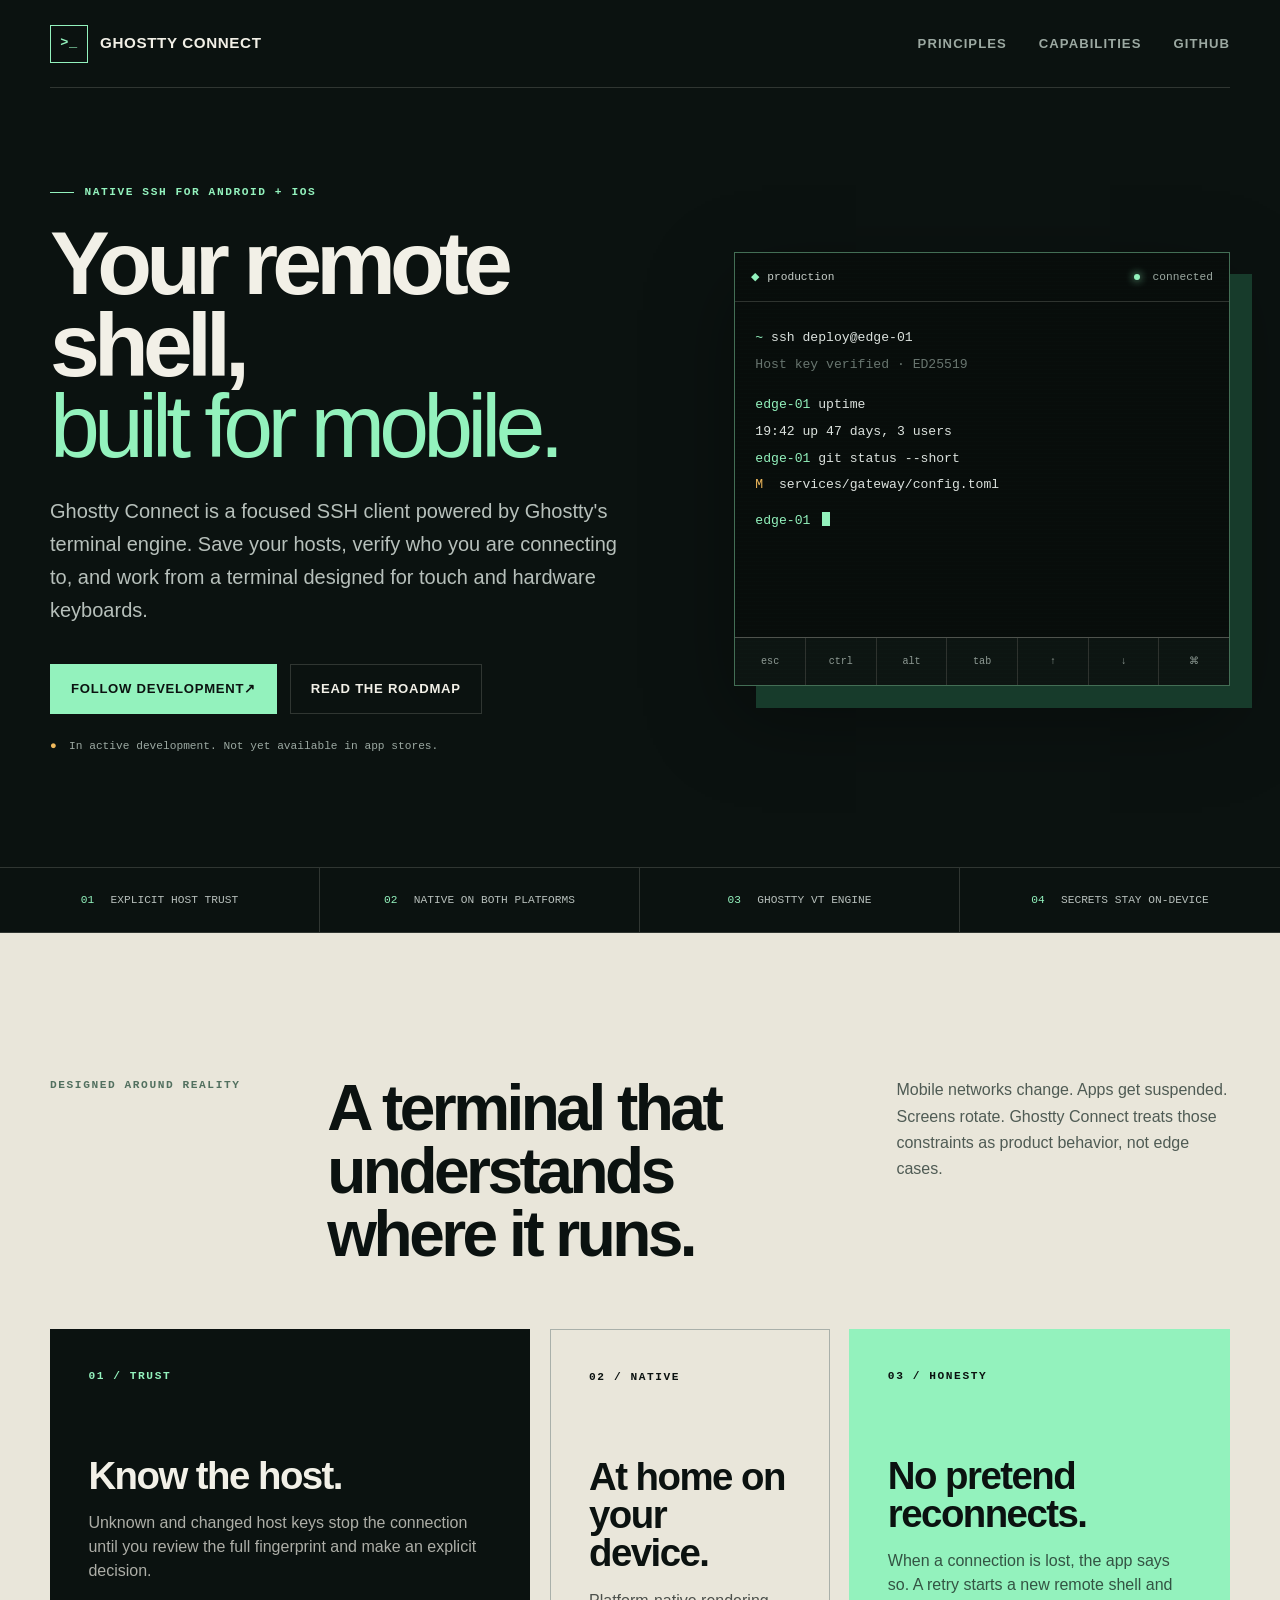
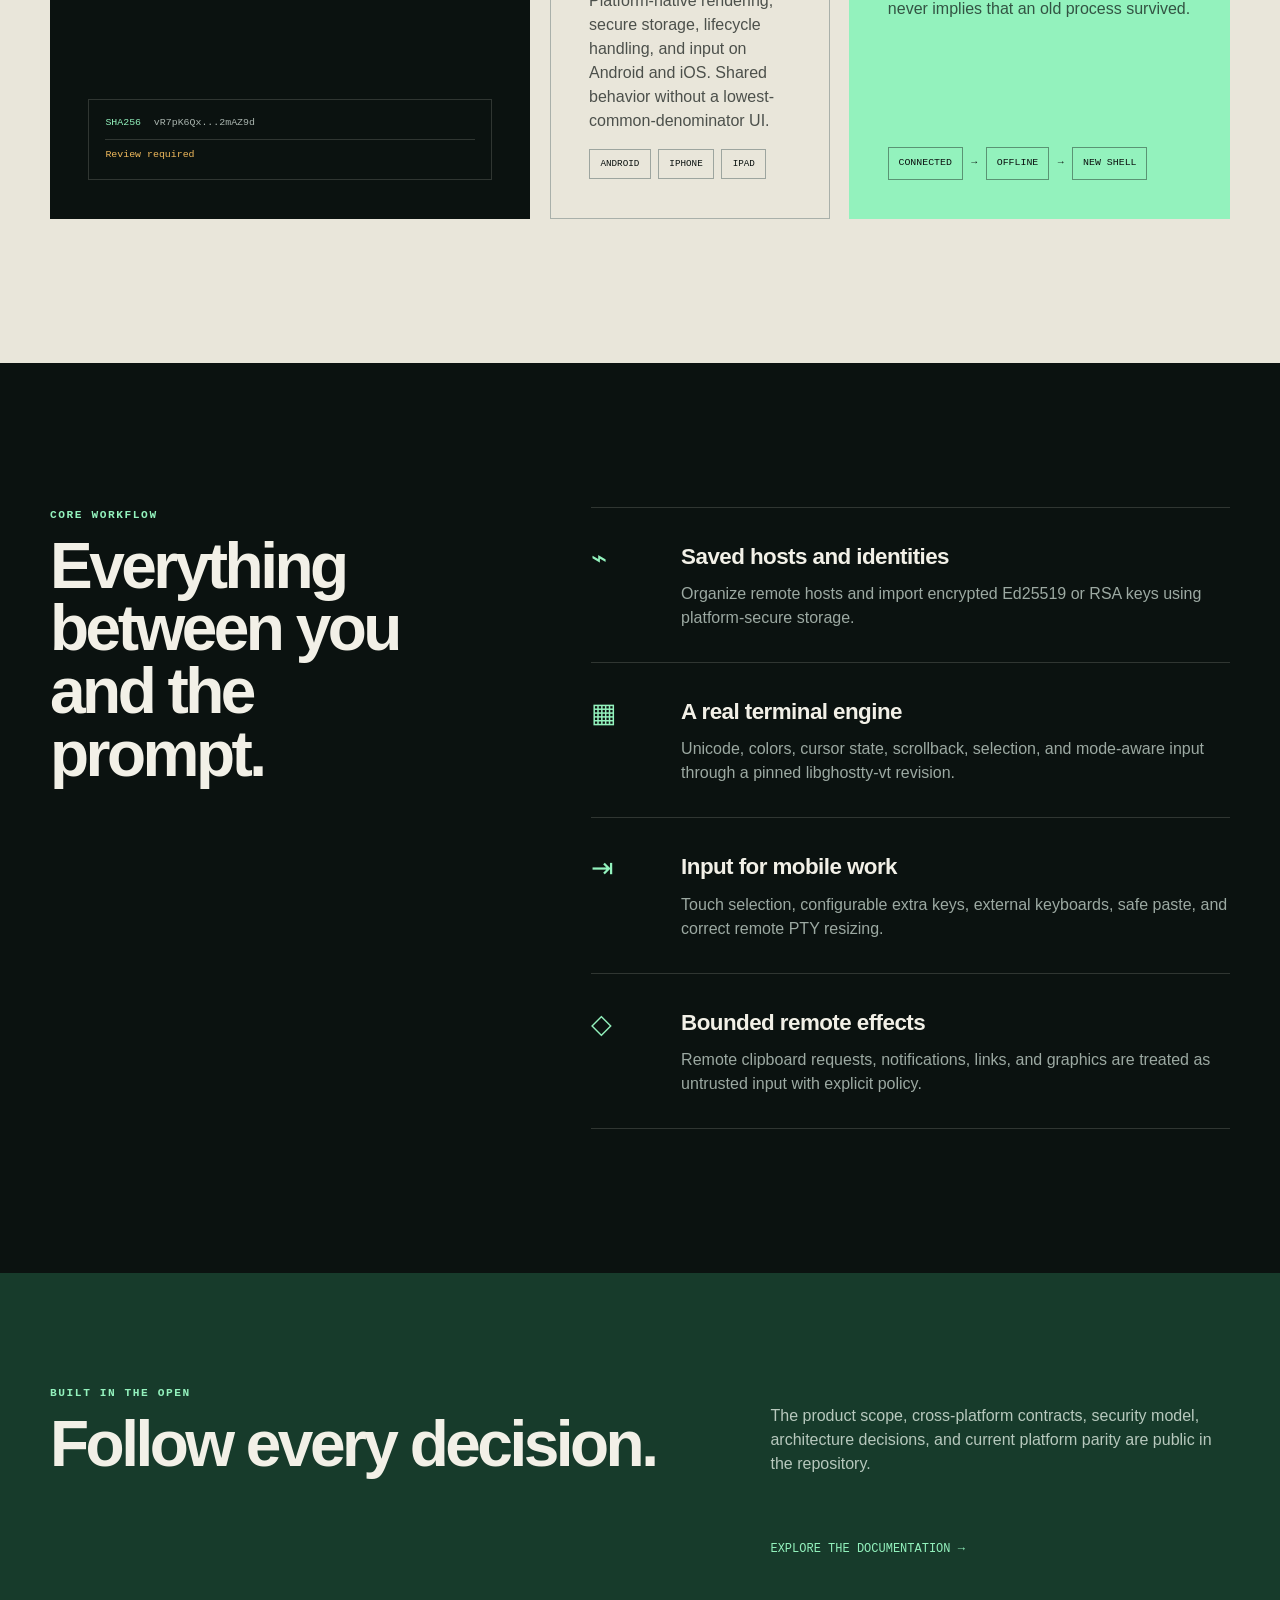
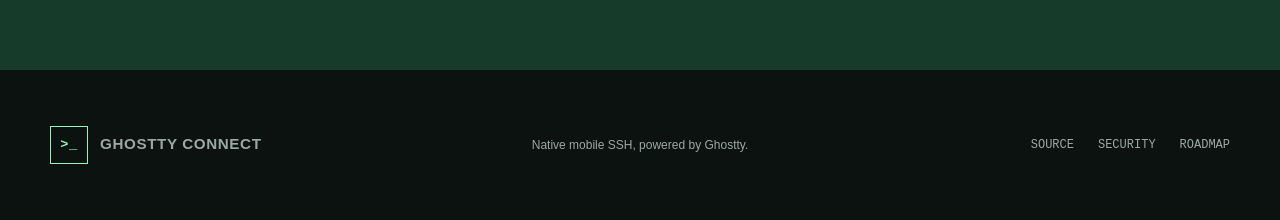
==== site/index.html @ 633a1bc8 "Add Ghostty Connect product website" ====
<!DOCTYPE html>
<html lang="en">
<head>
  <meta charset="utf-8">
  <meta name="viewport" content="width=device-width, initial-scale=1">
  <meta name="theme-color" content="#0b1210">
  <meta name="description" content="Ghostty Connect is a focused native SSH client for Android and iOS, powered by Ghostty's terminal engine.">
  <meta property="og:title" content="Ghostty Connect">
  <meta property="og:description" content="Your remote shell, built for the device in your hand.">
  <meta property="og:type" content="website">
  <meta property="og:url" content="https://founder.fail/">
  <link rel="canonical" href="https://founder.fail/">
  <link rel="icon" href="favicon.svg" type="image/svg+xml">
  <link rel="stylesheet" href="styles.css">
  <title>Ghostty Connect | Native mobile SSH</title>
</head>
<body>
  <a class="skip-link" href="#main">Skip to content</a>

  <header class="site-header">
    <a class="brand" href="/" aria-label="Ghostty Connect home">
      <span class="brand-mark" aria-hidden="true">&gt;_</span>
      <span>Ghostty Connect</span>
    </a>
    <nav aria-label="Primary navigation">
      <a href="#principles">Principles</a>
      <a href="#capabilities">Capabilities</a>
      <a href="https://github.com/trevorrjohn/ghostty-mobile">GitHub</a>
    </nav>
  </header>

  <main id="main">
    <section class="hero">
      <div class="hero-copy">
        <div class="eyebrow"><span></span> Native SSH for Android + iOS</div>
        <h1>Your remote shell,<br><em>built for mobile.</em></h1>
        <p class="lede">Ghostty Connect is a focused SSH client powered by Ghostty's terminal engine. Save your hosts, verify who you are connecting to, and work from a terminal designed for touch and hardware keyboards.</p>
        <div class="hero-actions">
          <a class="button button-primary" href="https://github.com/trevorrjohn/ghostty-mobile">Follow development <span aria-hidden="true">↗</span></a>
          <a class="button button-secondary" href="https://github.com/trevorrjohn/ghostty-mobile/blob/main/docs/ROADMAP.md">Read the roadmap</a>
        </div>
        <p class="availability"><span>●</span> In active development. Not yet available in app stores.</p>
      </div>

      <div class="terminal-frame" role="img" aria-label="Stylized Ghostty Connect terminal preview">
        <div class="terminal-topbar">
          <span class="terminal-host">production</span>
          <span class="terminal-status"><i></i> connected</span>
        </div>
        <div class="terminal-body" aria-hidden="true">
          <p><span class="prompt">~</span> ssh deploy@edge-01</p>
          <p class="muted">Host key verified · ED25519</p>
          <p class="spacer"></p>
          <p><span class="prompt">edge-01</span> uptime</p>
          <p>19:42 up 47 days, 3 users</p>
          <p><span class="prompt">edge-01</span> git status --short</p>
          <p><span class="changed">M</span>&nbsp; services/gateway/config.toml</p>
          <p class="cursor-line"><span class="prompt">edge-01</span> <span class="cursor"></span></p>
        </div>
        <div class="key-row" aria-hidden="true">
          <span>esc</span><span>ctrl</span><span>alt</span><span>tab</span><span>↑</span><span>↓</span><span>⌘</span>
        </div>
      </div>
    </section>

    <section class="signal-strip" aria-label="Product highlights">
      <p><strong>01</strong> Explicit host trust</p>
      <p><strong>02</strong> Native on both platforms</p>
      <p><strong>03</strong> Ghostty VT engine</p>
      <p><strong>04</strong> Secrets stay on-device</p>
    </section>

    <section class="principles" id="principles">
      <div class="section-heading">
        <p class="kicker">Designed around reality</p>
        <h2>A terminal that understands where it runs.</h2>
        <p>Mobile networks change. Apps get suspended. Screens rotate. Ghostty Connect treats those constraints as product behavior, not edge cases.</p>
      </div>

      <div class="principle-grid">
        <article class="principle-card card-dark">
          <span class="card-number">01 / TRUST</span>
          <h3>Know the host.</h3>
          <p>Unknown and changed host keys stop the connection until you review the full fingerprint and make an explicit decision.</p>
          <div class="fingerprint" aria-hidden="true">
            <span>SHA256</span>
            <code>vR7pK6Qx...2mAZ9d</code>
            <b>Review required</b>
          </div>
        </article>

        <article class="principle-card card-light">
          <span class="card-number">02 / NATIVE</span>
          <h3>At home on your device.</h3>
          <p>Platform-native rendering, secure storage, lifecycle handling, and input on Android and iOS. Shared behavior without a lowest-common-denominator UI.</p>
          <div class="platform-pills" role="group" aria-label="Supported platforms">
            <span>Android</span>
            <span>iPhone</span>
            <span>iPad</span>
          </div>
        </article>

        <article class="principle-card card-accent">
          <span class="card-number">03 / HONESTY</span>
          <h3>No pretend reconnects.</h3>
          <p>When a connection is lost, the app says so. A retry starts a new remote shell and never implies that an old process survived.</p>
          <div class="state-flow" aria-hidden="true">
            <span>connected</span><i>→</i><span>offline</span><i>→</i><span>new shell</span>
          </div>
        </article>
      </div>
    </section>

    <section class="capabilities" id="capabilities">
      <div class="capabilities-intro">
        <p class="kicker">Core workflow</p>
        <h2>Everything between you and the prompt.</h2>
      </div>
      <div class="capability-list">
        <article>
          <span class="capability-icon" aria-hidden="true">⌁</span>
          <div>
            <h3>Saved hosts and identities</h3>
            <p>Organize remote hosts and import encrypted Ed25519 or RSA keys using platform-secure storage.</p>
          </div>
        </article>
        <article>
          <span class="capability-icon" aria-hidden="true">▦</span>
          <div>
            <h3>A real terminal engine</h3>
            <p>Unicode, colors, cursor state, scrollback, selection, and mode-aware input through a pinned libghostty-vt revision.</p>
          </div>
        </article>
        <article>
          <span class="capability-icon" aria-hidden="true">⇥</span>
          <div>
            <h3>Input for mobile work</h3>
            <p>Touch selection, configurable extra keys, external keyboards, safe paste, and correct remote PTY resizing.</p>
          </div>
        </article>
        <article>
          <span class="capability-icon" aria-hidden="true">◇</span>
          <div>
            <h3>Bounded remote effects</h3>
            <p>Remote clipboard requests, notifications, links, and graphics are treated as untrusted input with explicit policy.</p>
          </div>
        </article>
      </div>
    </section>

    <section class="open-build">
      <div>
        <p class="kicker">Built in the open</p>
        <h2>Follow every decision.</h2>
      </div>
      <p>The product scope, cross-platform contracts, security model, architecture decisions, and current platform parity are public in the repository.</p>
      <a class="text-link" href="https://github.com/trevorrjohn/ghostty-mobile/tree/main/docs">Explore the documentation <span aria-hidden="true">→</span></a>
    </section>
  </main>

  <footer>
    <a class="brand" href="/">
      <span class="brand-mark" aria-hidden="true">&gt;_</span>
      <span>Ghostty Connect</span>
    </a>
    <p>Native mobile SSH, powered by Ghostty.</p>
    <div class="footer-links">
      <a href="https://github.com/trevorrjohn/ghostty-mobile">Source</a>
      <a href="https://github.com/trevorrjohn/ghostty-mobile/blob/main/docs/SECURITY.md">Security</a>
      <a href="https://github.com/trevorrjohn/ghostty-mobile/blob/main/docs/ROADMAP.md">Roadmap</a>
    </div>
  </footer>
</body>
</html>
---- site/styles.css ----
:root {
  color-scheme: dark;
  --ink: #f2f0e7;
  --paper: #e9e6da;
  --night: #0b1210;
  --night-soft: #111b18;
  --green: #93f2bd;
  --green-deep: #173b2b;
  --amber: #f0b95c;
  --line: rgba(242, 240, 231, 0.16);
  --muted: #9ca9a2;
  --display: "Arial Narrow", "Avenir Next Condensed", "Helvetica Neue", sans-serif;
  --mono: "SFMono-Regular", "Cascadia Code", "Roboto Mono", monospace;
}

* {
  box-sizing: border-box;
}

html {
  scroll-behavior: smooth;
}

body {
  margin: 0;
  background: var(--night);
  color: var(--ink);
  font-family: var(--display);
  line-height: 1.5;
}

a {
  color: inherit;
  text-decoration: none;
}

.skip-link {
  position: fixed;
  top: 0;
  left: 1rem;
  z-index: 100;
  padding: 0.75rem 1rem;
  background: var(--green);
  color: var(--night);
  transform: translateY(-110%);
}

.skip-link:focus {
  transform: translateY(0);
}

.site-header,
footer {
  width: min(1180px, calc(100% - 48px));
  margin: 0 auto;
}

.site-header {
  display: flex;
  align-items: center;
  justify-content: space-between;
  min-height: 88px;
  border-bottom: 1px solid var(--line);
}

.brand {
  display: inline-flex;
  align-items: center;
  gap: 0.75rem;
  font-size: 0.95rem;
  font-weight: 700;
  letter-spacing: 0.04em;
  text-transform: uppercase;
}

.brand-mark {
  display: grid;
  width: 38px;
  height: 38px;
  place-items: center;
  border: 1px solid var(--green);
  color: var(--green);
  font-family: var(--mono);
  font-size: 0.85rem;
}

nav {
  display: flex;
  gap: 2rem;
  color: var(--muted);
  font-size: 0.82rem;
  font-weight: 650;
  letter-spacing: 0.08em;
  text-transform: uppercase;
}

nav a,
.footer-links a,
.text-link {
  transition: color 160ms ease;
}

nav a:hover,
nav a:focus-visible,
.footer-links a:hover,
.footer-links a:focus-visible,
.text-link:hover,
.text-link:focus-visible {
  color: var(--green);
}

.hero {
  display: grid;
  grid-template-columns: minmax(0, 1.08fr) minmax(370px, 0.92fr);
  gap: clamp(3rem, 8vw, 8rem);
  align-items: center;
  width: min(1180px, calc(100% - 48px));
  min-height: 690px;
  margin: 0 auto;
  padding: 6rem 0 7rem;
}

.eyebrow,
.kicker,
.card-number {
  font-family: var(--mono);
  font-size: 0.7rem;
  font-weight: 650;
  letter-spacing: 0.14em;
  text-transform: uppercase;
}

.eyebrow {
  display: flex;
  align-items: center;
  gap: 0.65rem;
  color: var(--green);
}

.eyebrow span {
  width: 24px;
  height: 1px;
  background: currentColor;
}

h1,
h2,
h3,
p {
  margin-top: 0;
}

h1 {
  max-width: 780px;
  margin: 1.4rem 0 1.7rem;
  font-size: clamp(3.7rem, 7vw, 6.6rem);
  font-weight: 750;
  letter-spacing: -0.065em;
  line-height: 0.91;
}

h1 em {
  color: var(--green);
  font-style: normal;
  font-weight: 400;
}

.lede {
  max-width: 650px;
  margin-bottom: 2.3rem;
  color: #b7c0bb;
  font-size: clamp(1.05rem, 2vw, 1.25rem);
  line-height: 1.65;
}

.hero-actions {
  display: flex;
  flex-wrap: wrap;
  gap: 0.8rem;
}

.button {
  display: inline-flex;
  align-items: center;
  justify-content: center;
  min-height: 50px;
  padding: 0 1.25rem;
  border: 1px solid var(--line);
  font-size: 0.82rem;
  font-weight: 750;
  letter-spacing: 0.055em;
  text-transform: uppercase;
  transition: background 160ms ease, border-color 160ms ease, color 160ms ease, transform 160ms ease;
}

.button:hover,
.button:focus-visible {
  transform: translateY(-2px);
}

.button-primary {
  border-color: var(--green);
  background: var(--green);
  color: var(--night);
}

.button-primary:hover,
.button-primary:focus-visible {
  background: #b0f8cd;
}

.button-secondary:hover,
.button-secondary:focus-visible {
  border-color: var(--ink);
}

.availability {
  margin: 1.5rem 0 0;
  color: var(--muted);
  font-family: var(--mono);
  font-size: 0.7rem;
}

.availability span {
  margin-right: 0.35rem;
  color: var(--amber);
}

.terminal-frame {
  position: relative;
  overflow: hidden;
  border: 1px solid rgba(147, 242, 189, 0.42);
  background: #080d0b;
  box-shadow: 22px 22px 0 var(--green-deep), 0 30px 80px rgba(0, 0, 0, 0.35);
  font-family: var(--mono);
}

.terminal-frame::before {
  position: absolute;
  z-index: 2;
  inset: 0;
  background: repeating-linear-gradient(0deg, transparent 0, transparent 3px, rgba(147, 242, 189, 0.025) 4px);
  content: "";
  pointer-events: none;
}

.terminal-topbar {
  display: flex;
  align-items: center;
  justify-content: space-between;
  height: 49px;
  padding: 0 1rem;
  border-bottom: 1px solid var(--line);
  color: #c7cec9;
  font-size: 0.7rem;
}

.terminal-host::before {
  margin-right: 0.5rem;
  color: var(--green);
  content: "◆";
}

.terminal-status {
  color: var(--muted);
}

.terminal-status i {
  display: inline-block;
  width: 6px;
  height: 6px;
  margin-right: 0.35rem;
  border-radius: 50%;
  background: var(--green);
  box-shadow: 0 0 9px var(--green);
}

.terminal-body {
  min-height: 335px;
  padding: 1.5rem 1.25rem;
  color: #dce2de;
  font-size: clamp(0.68rem, 1.2vw, 0.82rem);
  line-height: 1.85;
}

.terminal-body p {
  margin-bottom: 0.15rem;
}

.terminal-body .spacer {
  height: 0.7rem;
}

.prompt {
  color: var(--green);
}

.muted {
  color: #68756f;
}

.changed {
  color: var(--amber);
}

.cursor-line {
  margin-top: 0.7rem;
}

.cursor {
  display: inline-block;
  width: 8px;
  height: 1.05em;
  margin-left: 0.25rem;
  background: var(--green);
  vertical-align: -0.15em;
  animation: blink 1.1s steps(1) infinite;
}

@keyframes blink {
  50% { opacity: 0; }
}

.key-row {
  display: grid;
  grid-template-columns: repeat(7, 1fr);
  gap: 1px;
  border-top: 1px solid var(--line);
  background: var(--line);
}

.key-row span {
  display: grid;
  min-height: 47px;
  place-items: center;
  background: #0d1512;
  color: #8e9a94;
  font-size: 0.63rem;
}

.signal-strip {
  display: grid;
  grid-template-columns: repeat(4, 1fr);
  border-top: 1px solid var(--line);
  border-bottom: 1px solid var(--line);
}

.signal-strip p {
  margin: 0;
  padding: 1.5rem clamp(1rem, 3vw, 3rem);
  border-right: 1px solid var(--line);
  color: #b8c0bc;
  font-family: var(--mono);
  font-size: 0.7rem;
  text-align: center;
  text-transform: uppercase;
}

.signal-strip p:last-child {
  border-right: 0;
}

.signal-strip strong {
  margin-right: 0.6rem;
  color: var(--green);
  font-weight: 500;
}

.principles {
  padding: 9rem max(24px, calc((100vw - 1180px) / 2));
  background: var(--paper);
  color: var(--night);
}

.section-heading {
  display: grid;
  grid-template-columns: 0.55fr 1.25fr 0.8fr;
  gap: 3rem;
  align-items: start;
  margin-bottom: 4rem;
}

.kicker {
  color: #52705f;
}

.section-heading h2,
.capabilities-intro h2,
.open-build h2 {
  margin-bottom: 0;
  font-size: clamp(2.8rem, 5vw, 5rem);
  letter-spacing: -0.055em;
  line-height: 0.98;
}

.section-heading > p:last-child {
  color: #4f5b54;
  font-size: 1rem;
  line-height: 1.65;
}

.principle-grid {
  display: grid;
  grid-template-columns: repeat(12, 1fr);
  gap: 1.2rem;
}

.principle-card {
  display: flex;
  min-height: 390px;
  flex-direction: column;
  padding: clamp(1.5rem, 3vw, 2.4rem);
}

.principle-card:nth-child(1) {
  grid-column: span 5;
}

.principle-card:nth-child(2) {
  grid-column: span 3;
}

.principle-card:nth-child(3) {
  grid-column: span 4;
}

.principle-card h3 {
  margin: 4.5rem 0 1rem;
  font-size: clamp(1.8rem, 3vw, 2.7rem);
  letter-spacing: -0.04em;
  line-height: 1;
}

.principle-card > p {
  max-width: 36rem;
  color: inherit;
  opacity: 0.7;
}

.card-dark {
  background: var(--night);
  color: var(--ink);
}

.card-dark .card-number {
  color: var(--green);
}

.card-light {
  border: 1px solid #a9b0aa;
  background: transparent;
}

.card-accent {
  background: var(--green);
}

.fingerprint,
.platform-pills,
.state-flow {
  margin-top: auto;
}

.fingerprint {
  display: grid;
  grid-template-columns: auto 1fr;
  gap: 0.5rem 0.8rem;
  padding: 1rem;
  border: 1px solid var(--line);
  font-family: var(--mono);
  font-size: 0.62rem;
}

.fingerprint span {
  color: var(--green);
}

.fingerprint code {
  overflow: hidden;
  color: #aab5af;
  text-overflow: ellipsis;
}

.fingerprint b {
  grid-column: 1 / -1;
  padding-top: 0.5rem;
  border-top: 1px solid var(--line);
  color: var(--amber);
  font-weight: 500;
}

.platform-pills {
  display: flex;
  flex-wrap: wrap;
  gap: 0.45rem;
}

.platform-pills span {
  padding: 0.45rem 0.65rem;
  border: 1px solid #9da59f;
  font-family: var(--mono);
  font-size: 0.58rem;
  text-transform: uppercase;
}

.state-flow {
  display: flex;
  flex-wrap: wrap;
  gap: 0.55rem;
  align-items: center;
  font-family: var(--mono);
  font-size: 0.62rem;
  text-transform: uppercase;
}

.state-flow span {
  padding: 0.5rem 0.6rem;
  border: 1px solid rgba(11, 18, 16, 0.42);
}

.capabilities {
  display: grid;
  grid-template-columns: 0.8fr 1.2fr;
  gap: clamp(4rem, 9vw, 9rem);
  width: min(1180px, calc(100% - 48px));
  margin: 0 auto;
  padding: 9rem 0;
}

.capabilities-intro {
  position: sticky;
  top: 3rem;
  align-self: start;
}

.capabilities-intro .kicker,
.open-build .kicker {
  color: var(--green);
}

.capability-list article {
  display: grid;
  grid-template-columns: 66px 1fr;
  gap: 1.5rem;
  padding: 2rem 0;
  border-top: 1px solid var(--line);
}

.capability-list article:last-child {
  border-bottom: 1px solid var(--line);
}

.capability-icon {
  color: var(--green);
  font-family: var(--mono);
  font-size: 1.7rem;
}

.capability-list h3 {
  margin-bottom: 0.55rem;
  font-size: 1.4rem;
  letter-spacing: -0.025em;
}

.capability-list p {
  max-width: 560px;
  margin: 0;
  color: var(--muted);
}

.open-build {
  display: grid;
  grid-template-columns: 1fr 0.7fr;
  gap: 4rem;
  align-items: end;
  padding: 7rem max(24px, calc((100vw - 1180px) / 2));
  background: var(--green-deep);
}

.open-build > p {
  max-width: 540px;
  margin-bottom: 0;
  color: #b7c8bd;
}

.text-link {
  grid-column: 2;
  color: var(--green);
  font-family: var(--mono);
  font-size: 0.75rem;
  text-transform: uppercase;
}

footer {
  display: grid;
  grid-template-columns: 1fr auto 1fr;
  gap: 2rem;
  align-items: center;
  min-height: 150px;
  color: var(--muted);
  font-size: 0.75rem;
}

footer p {
  margin: 0;
  text-align: center;
}

.footer-links {
  display: flex;
  justify-content: flex-end;
  gap: 1.5rem;
  font-family: var(--mono);
  text-transform: uppercase;
}

@media (max-width: 900px) {
  .hero {
    grid-template-columns: 1fr;
    padding-top: 4.5rem;
  }

  .terminal-frame {
    width: min(100%, 620px);
  }

  .signal-strip {
    grid-template-columns: repeat(2, 1fr);
  }

  .signal-strip p:nth-child(2) {
    border-right: 0;
  }

  .signal-strip p:nth-child(-n + 2) {
    border-bottom: 1px solid var(--line);
  }

  .section-heading,
  .capabilities,
  .open-build {
    grid-template-columns: 1fr;
  }

  .section-heading {
    gap: 1.5rem;
  }

  .principle-card:nth-child(1),
  .principle-card:nth-child(2) {
    grid-column: span 6;
  }

  .principle-card:nth-child(3) {
    grid-column: span 12;
  }

  .capabilities-intro {
    position: static;
  }

  .open-build {
    gap: 2rem;
  }

  .text-link {
    grid-column: 1;
  }

  footer {
    grid-template-columns: 1fr 1fr;
  }

  footer p {
    display: none;
  }
}

@media (max-width: 620px) {
  .site-header,
  .hero,
  .capabilities,
  footer {
    width: min(100% - 32px, 1180px);
  }

  .site-header {
    min-height: 72px;
  }

  .brand {
    font-size: 0.78rem;
  }

  .brand-mark {
    width: 32px;
    height: 32px;
  }

  nav a:not(:last-child) {
    display: none;
  }

  .hero {
    min-height: auto;
    gap: 3.5rem;
    padding: 4rem 0 5rem;
  }

  h1 {
    font-size: clamp(3.25rem, 16vw, 4.4rem);
  }

  .button {
    width: 100%;
  }

  .terminal-frame {
    box-shadow: 10px 10px 0 var(--green-deep);
  }

  .terminal-body {
    min-height: 290px;
    padding: 1rem;
  }

  .key-row span {
    min-height: 42px;
  }

  .signal-strip {
    grid-template-columns: 1fr;
  }

  .signal-strip p,
  .signal-strip p:nth-child(2) {
    border-right: 0;
    border-bottom: 1px solid var(--line);
  }

  .signal-strip p:last-child {
    border-bottom: 0;
  }

  .principles,
  .capabilities {
    padding-top: 6rem;
    padding-bottom: 6rem;
  }

  .principle-card:nth-child(1),
  .principle-card:nth-child(2),
  .principle-card:nth-child(3) {
    grid-column: span 12;
  }

  .principle-card {
    min-height: 360px;
  }

  .capability-list article {
    grid-template-columns: 42px 1fr;
    gap: 0.8rem;
  }

  .open-build {
    padding-top: 5rem;
    padding-bottom: 5rem;
  }

  footer {
    grid-template-columns: 1fr;
    padding: 2.5rem 0;
  }

  .footer-links {
    justify-content: flex-start;
  }
}

@media (prefers-reduced-motion: reduce) {
  html {
    scroll-behavior: auto;
  }

  *,
  *::before,
  *::after {
    animation-duration: 0.01ms !important;
    animation-iteration-count: 1 !important;
    transition-duration: 0.01ms !important;
  }
}
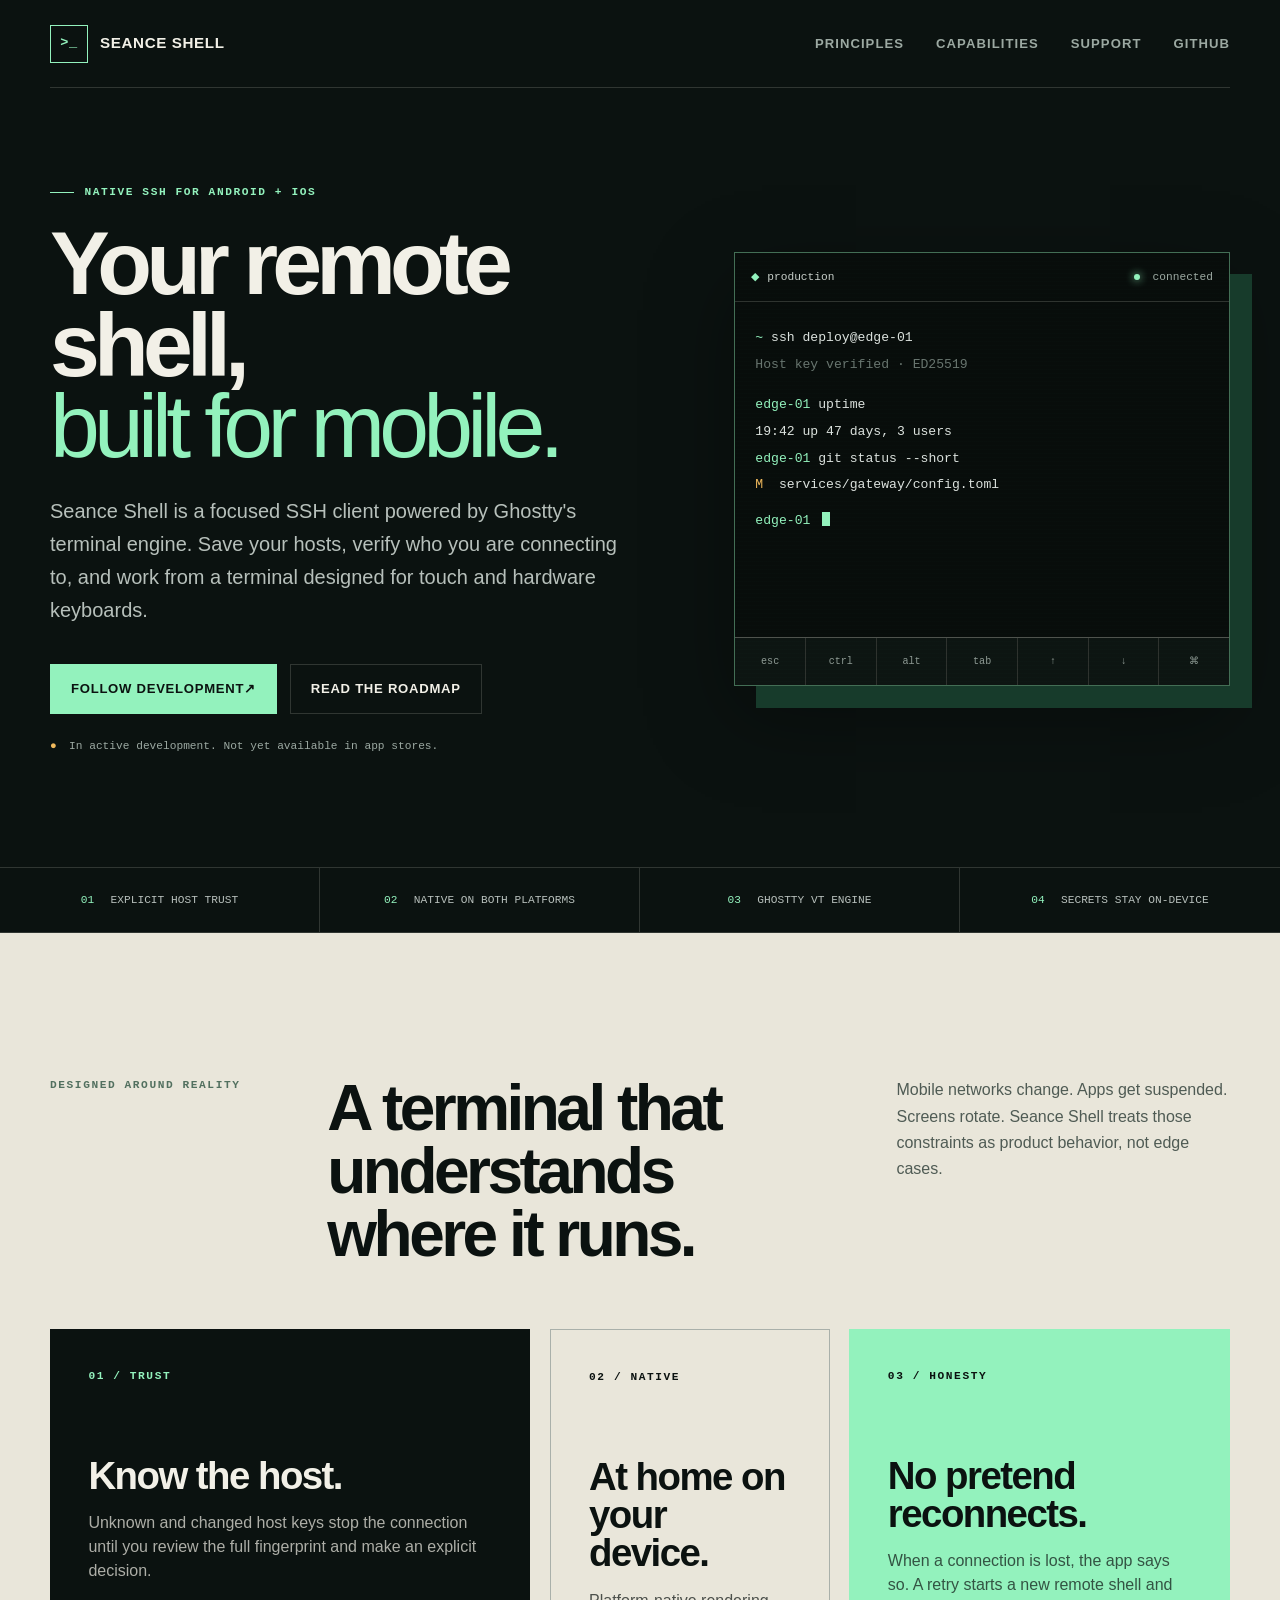
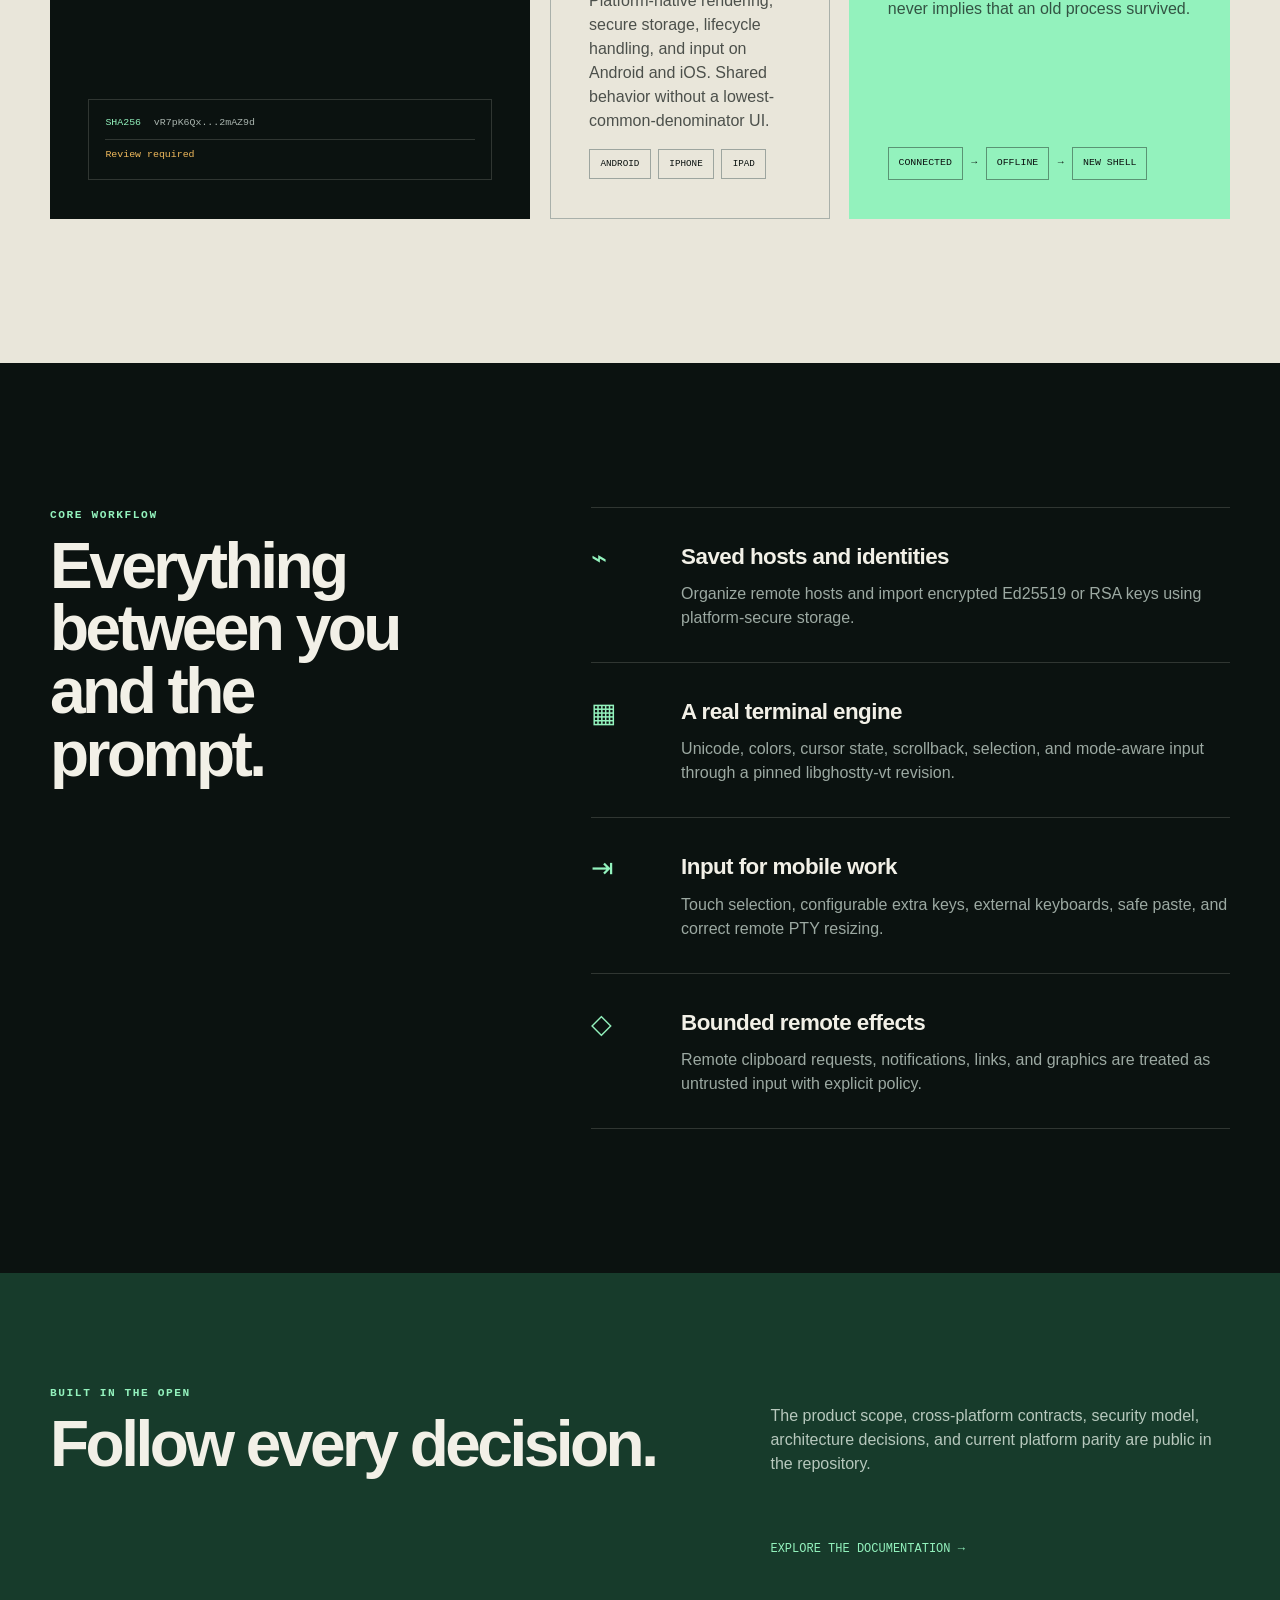
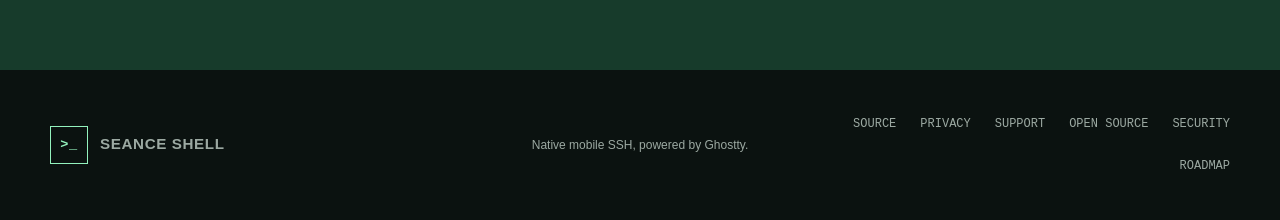
==== commit 149b4ea4: "Prepare Seance Shell release" ====
--- a/site/index.html
+++ b/site/index.html
@@ -4,27 +4,28 @@
   <meta charset="utf-8">
   <meta name="viewport" content="width=device-width, initial-scale=1">
   <meta name="theme-color" content="#0b1210">
-  <meta name="description" content="Ghostty Connect is a focused native SSH client for Android and iOS, powered by Ghostty's terminal engine.">
-  <meta property="og:title" content="Ghostty Connect">
+  <meta name="description" content="Seance Shell is a focused native SSH client for Android and iOS, powered by Ghostty's terminal engine.">
+  <meta property="og:title" content="Seance Shell">
   <meta property="og:description" content="Your remote shell, built for the device in your hand.">
   <meta property="og:type" content="website">
   <meta property="og:url" content="https://founder.fail/">
   <link rel="canonical" href="https://founder.fail/">
   <link rel="icon" href="favicon.svg" type="image/svg+xml">
   <link rel="stylesheet" href="styles.css">
-  <title>Ghostty Connect | Native mobile SSH</title>
+  <title>Seance Shell | Native mobile SSH</title>
 </head>
 <body>
   <a class="skip-link" href="#main">Skip to content</a>
 
   <header class="site-header">
-    <a class="brand" href="/" aria-label="Ghostty Connect home">
+    <a class="brand" href="/" aria-label="Seance Shell home">
       <span class="brand-mark" aria-hidden="true">&gt;_</span>
-      <span>Ghostty Connect</span>
+      <span>Seance Shell</span>
     </a>
     <nav aria-label="Primary navigation">
       <a href="#principles">Principles</a>
       <a href="#capabilities">Capabilities</a>
+      <a href="support.html">Support</a>
       <a href="https://github.com/trevorrjohn/ghostty-mobile">GitHub</a>
     </nav>
   </header>
@@ -34,7 +35,7 @@
       <div class="hero-copy">
         <div class="eyebrow"><span></span> Native SSH for Android + iOS</div>
         <h1>Your remote shell,<br><em>built for mobile.</em></h1>
-        <p class="lede">Ghostty Connect is a focused SSH client powered by Ghostty's terminal engine. Save your hosts, verify who you are connecting to, and work from a terminal designed for touch and hardware keyboards.</p>
+        <p class="lede">Seance Shell is a focused SSH client powered by Ghostty's terminal engine. Save your hosts, verify who you are connecting to, and work from a terminal designed for touch and hardware keyboards.</p>
         <div class="hero-actions">
           <a class="button button-primary" href="https://github.com/trevorrjohn/ghostty-mobile">Follow development <span aria-hidden="true">↗</span></a>
           <a class="button button-secondary" href="https://github.com/trevorrjohn/ghostty-mobile/blob/main/docs/ROADMAP.md">Read the roadmap</a>
@@ -42,7 +43,7 @@
         <p class="availability"><span>●</span> In active development. Not yet available in app stores.</p>
       </div>
 
-      <div class="terminal-frame" role="img" aria-label="Stylized Ghostty Connect terminal preview">
+      <div class="terminal-frame" role="img" aria-label="Stylized Seance Shell terminal preview">
         <div class="terminal-topbar">
           <span class="terminal-host">production</span>
           <span class="terminal-status"><i></i> connected</span>
@@ -74,7 +75,7 @@
       <div class="section-heading">
         <p class="kicker">Designed around reality</p>
         <h2>A terminal that understands where it runs.</h2>
-        <p>Mobile networks change. Apps get suspended. Screens rotate. Ghostty Connect treats those constraints as product behavior, not edge cases.</p>
+        <p>Mobile networks change. Apps get suspended. Screens rotate. Seance Shell treats those constraints as product behavior, not edge cases.</p>
       </div>
 
       <div class="principle-grid">
@@ -161,11 +162,14 @@
   <footer>
     <a class="brand" href="/">
       <span class="brand-mark" aria-hidden="true">&gt;_</span>
-      <span>Ghostty Connect</span>
+      <span>Seance Shell</span>
     </a>
     <p>Native mobile SSH, powered by Ghostty.</p>
     <div class="footer-links">
       <a href="https://github.com/trevorrjohn/ghostty-mobile">Source</a>
+      <a href="privacy.html">Privacy</a>
+      <a href="support.html">Support</a>
+      <a href="https://github.com/trevorrjohn/ghostty-mobile/blob/main/THIRD_PARTY_NOTICES.md">Open source</a>
       <a href="https://github.com/trevorrjohn/ghostty-mobile/blob/main/docs/SECURITY.md">Security</a>
       <a href="https://github.com/trevorrjohn/ghostty-mobile/blob/main/docs/ROADMAP.md">Roadmap</a>
     </div>
--- a/site/styles.css
+++ b/site/styles.css
@@ -608,10 +608,72 @@
 
 .footer-links {
   display: flex;
+  flex-wrap: wrap;
   justify-content: flex-end;
   gap: 1.5rem;
   font-family: var(--mono);
   text-transform: uppercase;
+}
+
+.document-page {
+  width: min(920px, calc(100% - 48px));
+  margin: 0 auto;
+  padding: 7rem 0 9rem;
+}
+
+.document-hero {
+  padding-bottom: 4rem;
+  border-bottom: 1px solid var(--line);
+}
+
+.document-hero h1 {
+  margin-bottom: 1.5rem;
+}
+
+.document-summary {
+  max-width: 720px;
+  color: #b7c0bb;
+  font-size: clamp(1.1rem, 2.4vw, 1.4rem);
+}
+
+.document-date {
+  margin: 2rem 0 0;
+  color: var(--muted);
+  font-family: var(--mono);
+  font-size: 0.72rem;
+  text-transform: uppercase;
+}
+
+.document-content {
+  max-width: 760px;
+  padding-top: 2rem;
+}
+
+.document-content section {
+  padding: 2rem 0;
+  border-bottom: 1px solid var(--line);
+}
+
+.document-content h2 {
+  margin-bottom: 0.9rem;
+  font-size: clamp(1.6rem, 3vw, 2.2rem);
+  letter-spacing: -0.035em;
+}
+
+.document-content p {
+  color: #b7c0bb;
+  line-height: 1.75;
+}
+
+.document-content p:last-child {
+  margin-bottom: 0;
+}
+
+.document-content a {
+  color: var(--green);
+  text-decoration: underline;
+  text-decoration-color: rgba(147, 242, 189, 0.45);
+  text-underline-offset: 0.2em;
 }
 
 @media (max-width: 900px) {
@@ -680,6 +742,7 @@
   .site-header,
   .hero,
   .capabilities,
+  .document-page,
   footer {
     width: min(100% - 32px, 1180px);
   }
